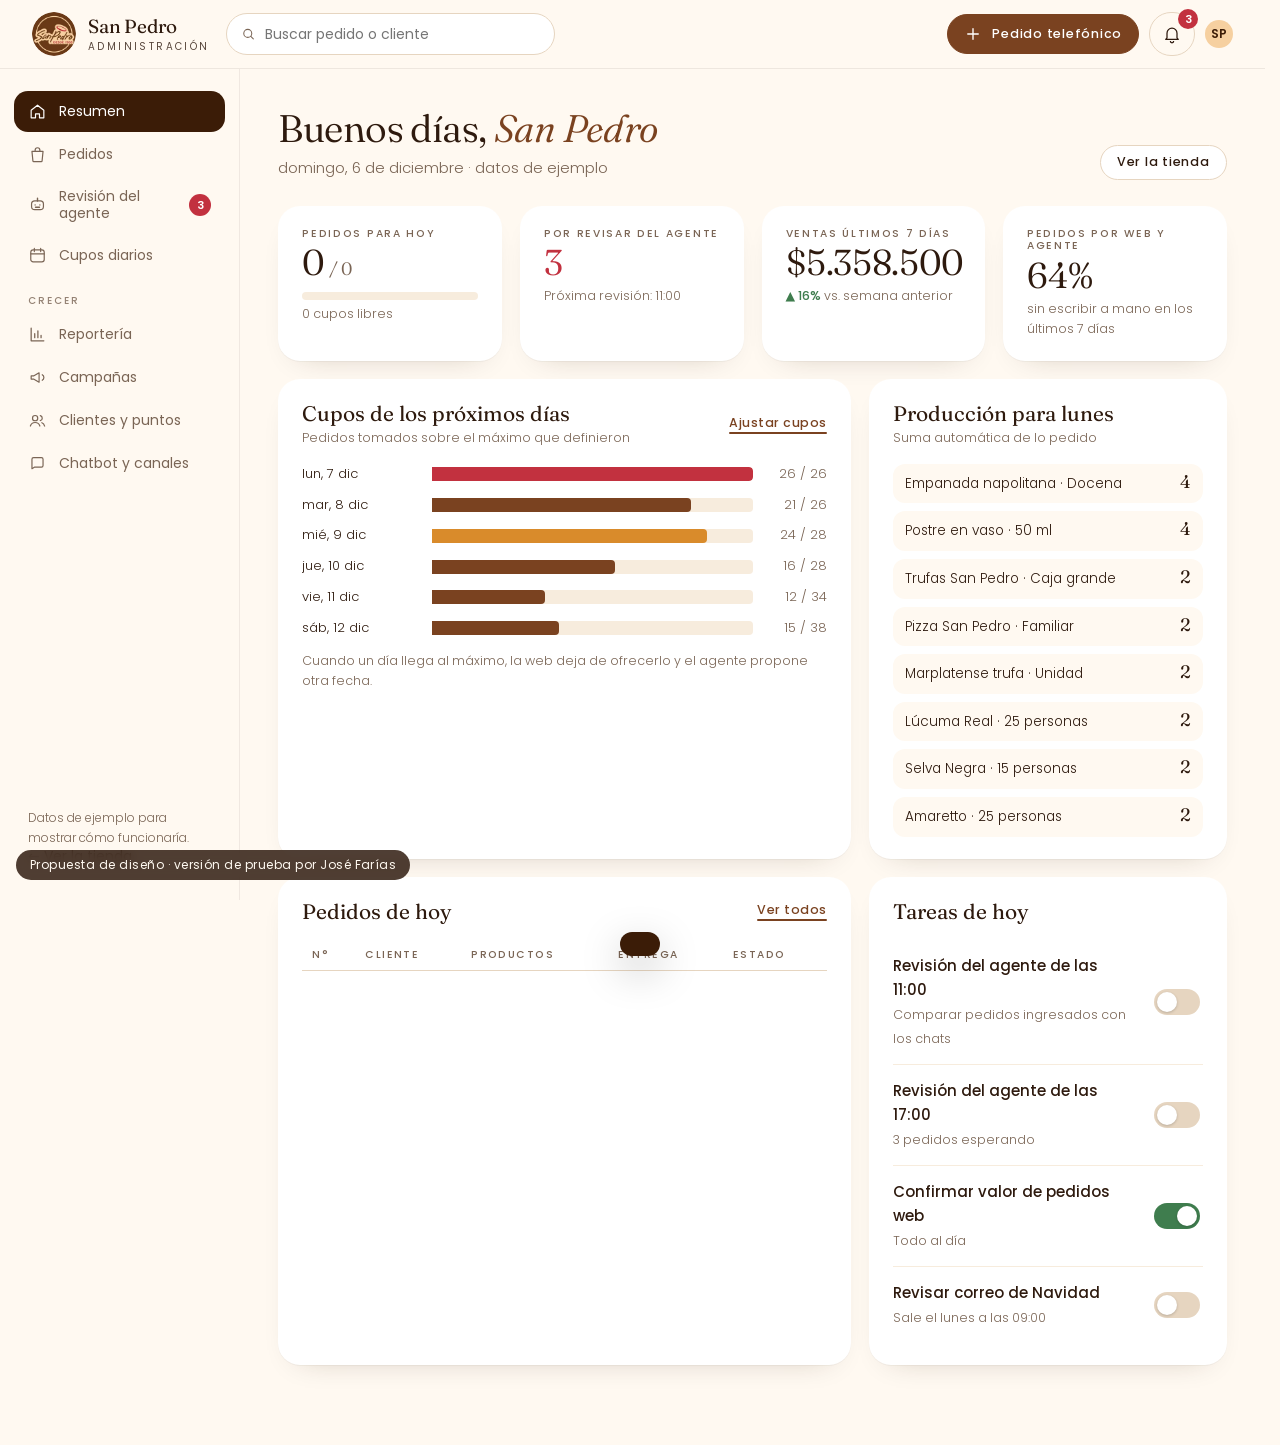
==== admin.html @ 403c7c88 "Propuesta de rediseño web Pastelería San Pedro (demo)" ====
<!doctype html>
<html lang="es-CL">
<head>
<meta charset="utf-8">
<meta name="viewport" content="width=device-width, initial-scale=1, viewport-fit=cover">
<title>Administración · Pastelería San Pedro</title>
<meta name="robots" content="noindex, nofollow">
<meta name="theme-color" content="#3B1C07">
<link rel="icon" href="img/favicon.png">
<link rel="preconnect" href="https://fonts.googleapis.com">
<link rel="preconnect" href="https://fonts.gstatic.com" crossorigin>
<link href="https://fonts.googleapis.com/css2?family=Fraunces:ital,opsz,wght@0,9..144,300..600;1,9..144,300..500&family=Poppins:wght@300;400;500;600&display=swap" rel="stylesheet">
<link rel="stylesheet" href="styles.css?v=3">
<link rel="stylesheet" href="app.css?v=3">
<link rel="stylesheet" href="admin.css?v=3">
</head>
<body class="app admin">
<svg width="0" height="0" style="position:absolute" aria-hidden="true">
  <symbol id="i-home" viewBox="0 0 24 24"><path d="M4 10.5 12 4l8 6.5V20h-5.5v-5h-5v5H4z" fill="none" stroke="currentColor" stroke-width="1.5" stroke-linejoin="round"/></symbol>
  <symbol id="i-bag" viewBox="0 0 24 24"><path d="M5 8h14l-1.2 12.1a1 1 0 0 1-1 .9H7.2a1 1 0 0 1-1-.9L5 8Z M9 8V6.5a3 3 0 0 1 6 0V8" fill="none" stroke="currentColor" stroke-width="1.5" stroke-linejoin="round"/></symbol>
  <symbol id="i-bot" viewBox="0 0 24 24"><rect x="4.5" y="7.5" width="15" height="11" rx="4" fill="none" stroke="currentColor" stroke-width="1.5"/><path d="M12 4v3.5M9 12.5h.01M15 12.5h.01M9.5 15.5h5" stroke="currentColor" stroke-width="1.8" stroke-linecap="round"/></symbol>
  <symbol id="i-cal" viewBox="0 0 24 24"><rect x="3.5" y="5" width="17" height="15" rx="3" fill="none" stroke="currentColor" stroke-width="1.5"/><path d="M3.5 10h17M8 3v4M16 3v4" stroke="currentColor" stroke-width="1.5" stroke-linecap="round"/></symbol>
  <symbol id="i-chart" viewBox="0 0 24 24"><path d="M4 20V4M4 20h16M8.5 16v-5M12.5 16V7.5M16.5 16v-3" fill="none" stroke="currentColor" stroke-width="1.6" stroke-linecap="round"/></symbol>
  <symbol id="i-mega" viewBox="0 0 24 24"><path d="M4 10v4h3l7 4V6L7 10H4Zm14-1.5a4 4 0 0 1 0 7" fill="none" stroke="currentColor" stroke-width="1.5" stroke-linejoin="round" stroke-linecap="round"/></symbol>
  <symbol id="i-users" viewBox="0 0 24 24"><circle cx="9" cy="9" r="3.3" fill="none" stroke="currentColor" stroke-width="1.5"/><path d="M3 19c.9-3 3.2-4.5 6-4.5s5.1 1.5 6 4.5M15.5 5.8a3.3 3.3 0 0 1 0 6.4M17.5 14.8c1.7.6 2.9 2 3.5 4.2" fill="none" stroke="currentColor" stroke-width="1.5" stroke-linecap="round"/></symbol>
  <symbol id="i-chat" viewBox="0 0 24 24"><path d="M5 18.5V6.5a2 2 0 0 1 2-2h10a2 2 0 0 1 2 2v8a2 2 0 0 1-2 2H8.5L5 18.5Z" fill="none" stroke="currentColor" stroke-width="1.5" stroke-linejoin="round"/></symbol>
  <symbol id="i-bell" viewBox="0 0 24 24"><path d="M6 16.5V11a6 6 0 0 1 12 0v5.5l1.5 2h-15zM10 20.5a2 2 0 0 0 4 0" fill="none" stroke="currentColor" stroke-width="1.5" stroke-linejoin="round"/></symbol>
  <symbol id="i-search" viewBox="0 0 24 24"><circle cx="11" cy="11" r="6.5" fill="none" stroke="currentColor" stroke-width="1.7"/><path d="m16 16 4 4" stroke="currentColor" stroke-width="1.7" stroke-linecap="round"/></symbol>
  <symbol id="i-plus" viewBox="0 0 24 24"><path d="M12 5v14M5 12h14" stroke="currentColor" stroke-width="1.8" stroke-linecap="round"/></symbol>
  <symbol id="i-wa" viewBox="0 0 24 24"><path fill="currentColor" d="M12 2a10 10 0 0 0-8.6 15.1L2 22l5-1.3A10 10 0 1 0 12 2Zm0 18.2a8.2 8.2 0 0 1-4.2-1.2l-.3-.2-3 .8.8-2.9-.2-.3A8.2 8.2 0 1 1 12 20.2Zm4.5-6.1c-.2-.1-1.5-.7-1.7-.8s-.4-.1-.6.1-.7.8-.8 1-.3.2-.5.1a6.7 6.7 0 0 1-3.3-2.9c-.3-.4.3-.4.7-1.3.1-.2 0-.3 0-.4l-.8-1.8c-.2-.5-.4-.4-.6-.4h-.5a1 1 0 0 0-.7.3 3 3 0 0 0-.9 2.2 5.2 5.2 0 0 0 1.1 2.8 11.9 11.9 0 0 0 4.6 4c1.7.7 2.3.8 3.2.6a2.7 2.7 0 0 0 1.8-1.2 2.2 2.2 0 0 0 .1-1.2c0-.1-.2-.2-.4-.3Z"/></symbol>
  <symbol id="i-ig" viewBox="0 0 24 24"><rect x="3.5" y="3.5" width="17" height="17" rx="5" fill="none" stroke="currentColor" stroke-width="1.6"/><circle cx="12" cy="12" r="4" fill="none" stroke="currentColor" stroke-width="1.6"/><circle cx="17.2" cy="6.8" r="1.1" fill="currentColor"/></symbol>
  <symbol id="i-fb" viewBox="0 0 24 24"><path fill="currentColor" d="M13.5 21v-7.5H16l.4-3h-2.9V8.6c0-.9.3-1.5 1.5-1.5h1.6V4.4a21 21 0 0 0-2.3-.1c-2.3 0-3.9 1.4-3.9 4v2.2H8v3h2.4V21h3.1Z"/></symbol>
  <symbol id="i-web" viewBox="0 0 24 24"><circle cx="12" cy="12" r="8.5" fill="none" stroke="currentColor" stroke-width="1.5"/><path d="M3.5 12h17M12 3.5c2.4 2.4 3.5 5.2 3.5 8.5s-1.1 6.1-3.5 8.5c-2.4-2.4-3.5-5.2-3.5-8.5S9.6 5.9 12 3.5Z" fill="none" stroke="currentColor" stroke-width="1.5"/></symbol>
  <symbol id="i-phone" viewBox="0 0 24 24"><path d="M6.5 3.5h3l1.5 4-2 1.5a10 10 0 0 0 6 6l1.5-2 4 1.5v3a2 2 0 0 1-2 2A15.5 15.5 0 0 1 4.5 5.5a2 2 0 0 1 2-2Z" fill="none" stroke="currentColor" stroke-width="1.5" stroke-linejoin="round"/></symbol>
  <symbol id="i-check" viewBox="0 0 24 24"><path d="m5 12.5 4.5 4.5L19 7.5" fill="none" stroke="currentColor" stroke-width="2" stroke-linecap="round" stroke-linejoin="round"/></symbol>
</svg>

<header class="app-top">
  <a class="brand" href="index.html"><img class="brand__logo" src="img/logo-128.webp" alt="San Pedro" width="44" height="44"><span class="brand__text"><b>San Pedro</b><small>Administración</small></span></a>
  <label class="app-search"><svg><use href="#i-search"/></svg><input type="search" placeholder="Buscar pedido o cliente" data-search></label>
  <div class="app-top__right">
    <button class="btn btn--solid btn--sm" type="button" data-new-order><svg><use href="#i-plus"/></svg><span class="hide-sm">Pedido telefónico</span></button>
    <div class="bell">
      <button class="icon-btn" type="button" data-bell aria-label="Notificaciones" aria-expanded="false"><svg><use href="#i-bell"/></svg><span class="bag-count" data-bell-count hidden>0</span></button>
      <div class="notif" data-notif hidden>
        <div class="notif__head"><b>Notificaciones</b><button class="link link--sm" type="button" data-notif-read>Marcar como leídas</button></div>
        <div class="notif__list" data-notif-list></div>
      </div>
    </div>
    <span class="avatar" title="Administrador demo">SP</span>
  </div>
</header>

<div class="app-shell">
  <nav class="side" aria-label="Administración">
    <a href="#resumen" data-view-link="resumen"><svg><use href="#i-home"/></svg>Resumen</a>
    <a href="#pedidos" data-view-link="pedidos"><svg><use href="#i-bag"/></svg>Pedidos</a>
    <a href="#agente" data-view-link="agente"><svg><use href="#i-bot"/></svg>Revisión del agente<span class="count" data-agent-count>0</span></a>
    <a href="#capacidad" data-view-link="capacidad"><svg><use href="#i-cal"/></svg>Cupos diarios</a>
    <p class="side__label">Crecer</p>
    <a href="#reportes" data-view-link="reportes"><svg><use href="#i-chart"/></svg>Reportería</a>
    <a href="#campanas" data-view-link="campanas"><svg><use href="#i-mega"/></svg>Campañas</a>
    <a href="#clientes" data-view-link="clientes"><svg><use href="#i-users"/></svg>Clientes y puntos</a>
    <a href="#canales" data-view-link="canales"><svg><use href="#i-chat"/></svg>Chatbot y canales</a>
    <p class="side__foot">Datos de ejemplo para mostrar cómo funcionaría.<br><a href="index.html" style="display:inline;padding:4px 0">← Ver la tienda</a></p>
  </nav>

  <main class="main">
    <section class="view" id="v-resumen"></section>
    <section class="view" id="v-pedidos"></section>
    <section class="view" id="v-agente"></section>
    <section class="view" id="v-capacidad"></section>
    <section class="view" id="v-reportes"></section>
    <section class="view" id="v-campanas"></section>
    <section class="view" id="v-clientes"></section>
    <section class="view" id="v-canales"></section>
  </main>
</div>

<!-- Modal genérico (pedido telefónico, detalle, editar día) -->
<div class="modal" id="modal" role="dialog" aria-modal="true" hidden>
  <div class="modal__box modal__box--wide">
    <button class="modal__x" type="button" data-close-modal aria-label="Cerrar">×</button>
    <div data-modal-body></div>
  </div>
</div>

<div class="tip" id="tip" role="tooltip" hidden></div>
<div class="toast" id="toast" role="status" aria-live="polite"></div>
<p class="demo-tag">Propuesta de diseño · versión de prueba por José Farías</p>
<script src="data.js?v=3"></script>
<script src="admin.js?v=3"></script>
</body>
</html>
---- styles.css ----
/* =========================================================
   Pastelería San Pedro — propuesta de rediseño
   Paleta: café y durazno del logo original (#6A3817 / #F6D0A0), afinados más cálidos
   ========================================================= */
:root{
  --brand:#7A4220;        /* café San Pedro, un poco más cálido que #6A3817 */
  --brand-deep:#3B1C07;   /* chocolate profundo (el del sitio actual) */
  --brand-soft:#E9B47A;   /* caramelo */
  --peach:#F6D0A0;        /* durazno del logo */
  --cherry:#C2313F;       /* rojo de la aureola del logo: promociones */
  --paper:#FFF9F1;        /* crema */
  --sand:#F7ECDD;         /* merengue */
  --stone:#E6D5C0;        /* líneas */
  --ink:#2E1A0E;          /* texto */
  --muted:#7A6555;        /* texto secundario */
  --ok:#3F7D4E;

  --serif:"Fraunces", Georgia, serif;
  --sans:"Poppins", system-ui, -apple-system, "Segoe UI", sans-serif;
  --ease:cubic-bezier(.22,1,.36,1);
  --ease-io:cubic-bezier(.76,0,.24,1);
  --gutter:clamp(16px,4vw,56px);
  --max:1240px;
  --r:22px;
  --panel-w:min(500px,100vw);
}

*,*::before,*::after{box-sizing:border-box}
html{scroll-behavior:smooth;-webkit-text-size-adjust:100%;scrollbar-gutter:stable}
body{margin:0;background:var(--paper);color:var(--ink);font:300 16.5px/1.7 var(--sans);-webkit-font-smoothing:antialiased;overflow-x:hidden}
body.is-locked{overflow:hidden}
img{display:block;max-width:100%}
a{color:inherit}
button{font:inherit;color:inherit;cursor:pointer}
svg{width:1em;height:1em}
em{font-style:italic}
b,strong{font-weight:500}
:focus-visible{outline:2px solid var(--brand-soft);outline-offset:3px}
.skip{position:absolute;left:-999px;top:8px;background:var(--ink);color:#fff;padding:8px 14px;z-index:100}
.skip:focus{left:8px}
[hidden]{display:none!important}

/* ---------- Tipografía ---------- */
.eyebrow{font:500 11.5px/1 var(--sans);letter-spacing:.26em;text-transform:uppercase;color:var(--brand);margin:0 0 18px}
.eyebrow--light{color:rgba(255,255,255,.88)}
.eyebrow--peach{color:var(--peach)}
.title{font:350 clamp(32px,4.2vw,54px)/1.08 var(--serif);font-variation-settings:"opsz" 120,"SOFT" 100;margin:0 0 20px;letter-spacing:-.015em}
.title em{color:var(--brand);font-weight:300}
.title--light{color:#fff}
.title--light em{color:var(--peach)}
.dash{display:block;width:34px;height:2px;border-radius:2px;background:var(--brand-soft);margin:28px auto}
.dash--left{margin-left:0}
.link{position:relative;display:inline-block;background:none;border:0;padding:0 0 4px;text-decoration:none;font:500 13px/1.2 var(--sans);letter-spacing:.04em;color:var(--brand)}
.link::after{content:"";position:absolute;left:0;right:0;bottom:0;height:1.5px;border-radius:2px;background:currentColor;transform-origin:left;transition:transform .6s var(--ease)}
.link:hover::after{transform:scaleX(.35)}
.link--sm{font-size:12.5px;justify-self:start}

/* ---------- Botones ---------- */
.btn{display:inline-flex;align-items:center;justify-content:center;gap:10px;border:1.5px solid currentColor;background:none;padding:14px 26px;border-radius:999px;font:500 13px/1 var(--sans);letter-spacing:.06em;text-decoration:none;transition:background-color .5s var(--ease),color .5s var(--ease),border-color .5s var(--ease),transform .5s var(--ease),box-shadow .5s var(--ease)}
.btn:hover{transform:translateY(-2px)}
.btn svg{width:18px;height:18px}
.btn--solid{background:var(--brand);border-color:var(--brand);color:#fff}
.btn--solid:hover{background:var(--brand-deep);border-color:var(--brand-deep);box-shadow:0 10px 24px rgba(59,28,7,.18)}
.btn--cream{background:var(--peach);border-color:var(--peach);color:var(--brand-deep)}
.btn--cream:hover{background:#fff;border-color:#fff}
.btn--ghost{color:#fff;border-color:rgba(255,255,255,.7)}
.btn--ghost:hover{background:#fff;color:var(--ink);border-color:#fff}
.btn--wa{background:#fff;color:#1F7A4A;border-color:#BFDCCB}
.btn--wa:hover{background:#1F8F55;color:#fff;border-color:#1F8F55}
.btn--google{background:#fff;color:var(--ink);border:1.5px solid var(--stone)}
.btn--google:hover{border-color:var(--ink)}
.btn--block{width:100%}
.btn[disabled]{opacity:.45;pointer-events:none}
.chip-btn{display:inline-flex;align-items:center;gap:8px;padding:10px 18px;border-radius:999px;border:1.5px solid var(--stone);background:#fff;text-decoration:none;font:500 13px/1 var(--sans);transition:all .4s var(--ease)}
.chip-btn:hover{border-color:var(--brand);color:var(--brand);transform:translateY(-2px)}
.chip-btn svg{width:18px;height:18px}

/* ---------- Header ---------- */
.header{position:fixed;inset:0 0 auto;z-index:50;color:#fff;transition:background-color .6s var(--ease),color .6s var(--ease),box-shadow .6s var(--ease)}
.header.is-solid{background:rgba(255,249,241,.9);backdrop-filter:blur(14px) saturate(1.2);-webkit-backdrop-filter:blur(14px) saturate(1.2);color:var(--ink);box-shadow:0 1px 0 rgba(46,26,14,.08)}
.announce{display:flex;justify-content:center;align-items:center;gap:14px;flex-wrap:wrap;padding:8px var(--gutter);background:var(--cherry);color:#fff;font:400 12.5px/1.4 var(--sans);text-align:center}
.announce__link{font-weight:500;text-underline-offset:3px}
.header__bar{display:flex;align-items:center;justify-content:space-between;gap:20px;padding:16px var(--gutter);transition:padding .6s var(--ease)}
.header.is-solid .header__bar{padding-block:10px}
.brand{display:flex;align-items:center;gap:12px;text-decoration:none}
.brand__logo{width:64px;height:64px;border-radius:50%;box-shadow:0 6px 20px rgba(0,0,0,.18);transition:width .6s var(--ease),height .6s var(--ease)}
.header.is-solid .brand__logo{width:48px;height:48px;box-shadow:none}
.brand__text{display:flex;flex-direction:column;line-height:1.1}
.brand__text b{font:400 22px/1 var(--serif);letter-spacing:-.01em}
.brand__text small{font:400 10px/1 var(--sans);letter-spacing:.24em;text-transform:uppercase;opacity:.8;margin-top:6px}
.header__nav{display:flex;gap:30px}
.header__nav a{position:relative;text-decoration:none;font:400 14px/1 var(--sans);padding:6px 0}
.header__nav a::after{content:"";position:absolute;left:0;right:0;bottom:0;height:1.5px;border-radius:2px;background:currentColor;transform:scaleX(0);transition:transform .5s var(--ease)}
.header__nav a:hover::after{transform:scaleX(1)}
.header__actions{display:flex;align-items:center;gap:10px}
.icon-btn{position:relative;display:inline-flex;align-items:center;gap:8px;height:44px;min-width:44px;justify-content:center;padding:0 12px;border-radius:999px;border:1.5px solid rgba(255,255,255,.5);background:none;font:500 13px/1 var(--sans);transition:all .4s var(--ease)}
.icon-btn svg{width:20px;height:20px}
.icon-btn:hover{background:rgba(255,255,255,.14)}
.header.is-solid .icon-btn{border-color:var(--stone)}
.header.is-solid .icon-btn:hover{background:var(--sand)}
.icon-btn--bag{padding:0}
.bag-count{position:absolute;top:-4px;right:-4px;min-width:20px;height:20px;padding:0 5px;border-radius:10px;background:var(--cherry);color:#fff;font:600 11px/20px var(--sans);text-align:center;animation:pop .5s var(--ease)}
@keyframes pop{0%{transform:scale(.4)}70%{transform:scale(1.15)}100%{transform:scale(1)}}
.icon-btn.is-bump{animation:bump .6s var(--ease)}
@keyframes bump{30%{transform:scale(1.12)}}
.avatar{display:inline-grid;place-items:center;width:28px;height:28px;border-radius:50%;background:var(--peach);color:var(--brand-deep);font:600 12px/1 var(--sans)}
.account-menu{position:absolute;right:var(--gutter);top:calc(100% + 8px);width:230px;padding:14px;border-radius:18px;background:#fff;color:var(--ink);box-shadow:0 20px 50px rgba(46,26,14,.18);display:flex;flex-direction:column;animation:drop .4s var(--ease)}
@keyframes drop{from{opacity:0;transform:translateY(-8px)}}
.account-menu__hi{margin:2px 10px 8px;font-size:13px;color:var(--muted)}
.account-menu a,.account-menu button{display:block;text-align:left;padding:10px;border-radius:10px;border:0;background:none;text-decoration:none;font:400 14px/1.2 var(--sans)}
.account-menu a:hover,.account-menu button:hover{background:var(--sand)}
.account-menu button{color:var(--cherry)}

.burger{display:grid;place-items:center;width:44px;height:44px;border-radius:50%;border:1.5px solid rgba(255,255,255,.5);background:none;padding:0;transition:all .4s var(--ease)}
.header.is-solid .burger{border-color:var(--stone)}
.burger__lines{position:relative;width:18px;height:12px}
.burger__lines span{position:absolute;left:0;height:1.5px;width:100%;background:currentColor;border-radius:2px;transition:width .5s var(--ease)}
.burger__lines span:nth-child(1){top:0}
.burger__lines span:nth-child(2){top:5.25px;width:65%}
.burger__lines span:nth-child(3){top:10.5px}
.burger:hover .burger__lines span:nth-child(2){width:100%}

/* ---------- Paneles laterales ---------- */
.veil{position:fixed;inset:0;z-index:55;background:rgba(46,26,14,.28);opacity:0;pointer-events:none;transition:opacity .9s var(--ease-io)}
body.panel-open .veil{opacity:1;pointer-events:auto}
.panel{position:fixed;top:0;right:0;z-index:60;width:var(--panel-w);height:100vh;height:100dvh;overflow-y:auto;overscroll-behavior:contain;scrollbar-width:thin;visibility:hidden}
.panel.is-open{visibility:visible}
.panel__body{min-height:100%;display:flex;flex-direction:column;justify-content:center;padding:96px clamp(24px,4vw,48px) 40px}
.menu{background:var(--brand-deep);color:#fff;border-radius:28px 0 0 28px;transform:translateX(100%);transition:transform 1s var(--ease-io),visibility 0s linear 1s}
.menu.is-open{transform:none;transition:transform 1s var(--ease-io),visibility 0s}
.menu::before{content:"";position:absolute;inset:0;border-radius:inherit;background:radial-gradient(110% 55% at 100% 0%,rgba(246,208,160,.18),transparent 60%);pointer-events:none}
.book{background:var(--paper);color:var(--ink);border-radius:28px 0 0 28px;clip-path:inset(0 0 100% 0 round 28px 0 0 28px);box-shadow:-30px 0 60px rgba(46,26,14,.14);transition:clip-path 1s var(--ease-io),visibility 0s linear 1s}
.book.is-open{clip-path:inset(0 0 0 0 round 28px 0 0 28px);transition:clip-path 1s var(--ease-io),visibility 0s}
.book .panel__body{justify-content:flex-start;padding-top:84px}
.book__title{font:350 clamp(30px,3vw,40px)/1.1 var(--serif);margin:0}
.book__title em{color:var(--brand)}
.panel [data-stagger]{opacity:0;transition:opacity .5s var(--ease),transform .7s var(--ease)}
.menu [data-stagger]{transform:translateX(40px)}
.book [data-stagger]{transform:translateY(-18px)}
.panel.is-open [data-stagger]{opacity:1;transform:none;transition:opacity .8s var(--ease) calc(.35s + var(--i,0) * .06s),transform 1s var(--ease) calc(.35s + var(--i,0) * .06s)}
.panel__close{position:absolute;top:24px;right:var(--gutter);display:flex;align-items:center;gap:12px;background:none;border:0;padding:6px 0;color:inherit;font:500 11px/1 var(--sans);letter-spacing:.22em;text-transform:uppercase;z-index:2;opacity:0;transition:opacity .5s var(--ease)}
.panel.is-open .panel__close{opacity:1;transition-delay:.5s}
.panel__close i{position:relative;width:24px;height:24px}
.panel__close i::before,.panel__close i::after{content:"";position:absolute;left:0;top:11.5px;width:24px;height:1.5px;background:currentColor;transition:transform .6s var(--ease)}
.panel__close i::before{transform:rotate(45deg)}
.panel__close i::after{transform:rotate(-45deg)}
.panel__close:hover i::before{transform:rotate(135deg)}
.panel__close:hover i::after{transform:rotate(45deg)}
.menu__list{list-style:none;margin:0;padding:0}
.menu__list a{display:flex;align-items:baseline;gap:18px;text-decoration:none;font:300 clamp(30px,3.2vw,42px)/1.35 var(--serif);transition:color .4s var(--ease),padding-left .6s var(--ease)}
.menu__list a:hover{color:var(--peach);padding-left:10px}
.menu__num{font:400 11px/1 var(--sans);letter-spacing:.2em;opacity:.55}
.menu__foot{margin-top:48px;padding-top:26px;border-top:1px solid rgba(255,255,255,.15)}
.menu__contact{display:flex;flex-direction:column;gap:6px;margin:0;font-size:14.5px}
.menu__contact a{text-decoration:none;opacity:.88}

/* ---------- Hero ---------- */
.hero{position:relative;min-height:100svh;display:flex;flex-direction:column;justify-content:center;align-items:center;text-align:center;color:#fff;overflow:hidden;padding:160px var(--gutter) 120px;background:#3B1C07}
.hero__media{position:absolute;inset:0}
.hero__media img{width:100%;height:100%;object-fit:cover;animation:kenburns 22s var(--ease) both}
.hero__media::after{content:"";position:absolute;inset:0;background:linear-gradient(180deg,rgba(40,18,4,.6) 0%,rgba(40,18,4,.42) 45%,rgba(40,18,4,.66) 100%)}
@keyframes kenburns{from{transform:scale(1.12)}to{transform:scale(1)}}
.hero__content{position:relative;max-width:900px;transition:transform 1.1s var(--ease-io)}
.hero__title{font:300 clamp(46px,8vw,108px)/.98 var(--serif);font-variation-settings:"opsz" 144,"SOFT" 100;margin:0;letter-spacing:-.025em;text-shadow:0 2px 30px rgba(0,0,0,.25)}
.hero__title em{color:var(--peach)}
.hero__lead{font-size:clamp(16px,1.5vw,19px);margin:24px auto 0;opacity:.94;white-space:nowrap}
.hero__cta{display:flex;flex-wrap:wrap;justify-content:center;gap:12px;margin-top:34px}
.hero__content > *{animation:rise 1.2s var(--ease) both}
.hero__content > :nth-child(2){animation-delay:.12s}.hero__content > :nth-child(3){animation-delay:.24s}.hero__content > :nth-child(4){animation-delay:.36s}
@keyframes rise{from{opacity:0;transform:translateY(24px)}}
/* borde de blonda (como el papel bajo las tortas) */
.scallop{position:absolute;left:0;right:0;bottom:-1px;height:22px;background:radial-gradient(circle at 16px 0,transparent 15px,var(--paper) 16px) 0 0/32px 22px repeat-x}

/* ---------- Subnav ---------- */
.subnav{position:sticky;top:var(--subnav-top,0px);z-index:30;display:flex;justify-content:center;gap:clamp(18px,3.5vw,42px);padding:16px var(--gutter);background:var(--paper);border-bottom:1px solid rgba(46,26,14,.07);overflow-x:auto;scrollbar-width:none;transition:top .6s var(--ease)}
.subnav::-webkit-scrollbar{display:none}
.subnav a{flex:none;text-decoration:none;font:400 13px/1 var(--sans);letter-spacing:.06em;color:var(--muted);position:relative;padding:6px 0;transition:color .4s var(--ease)}
.subnav a::after{content:"";position:absolute;left:0;right:0;bottom:0;height:2px;border-radius:2px;background:var(--brand-soft);transform:scaleX(0);transition:transform .6s var(--ease)}
.subnav a:hover,.subnav a.is-current{color:var(--ink)}
.subnav a.is-current::after{transform:scaleX(1)}

/* ---------- Secciones ---------- */
section{scroll-margin-top:120px}
.section-head{max-width:720px;margin:0 auto 48px;padding:0 var(--gutter);text-align:center}
.section-head__text{color:var(--muted);margin:0}

/* Destacados de la semana */
.week{padding:clamp(80px,10vw,130px) 0 clamp(60px,8vw,100px)}
.week__grid{max-width:var(--max);margin:0 auto;padding:0 var(--gutter);display:grid;grid-template-columns:minmax(300px,380px) 1fr;gap:24px;align-items:stretch}
.promo{position:relative;overflow:hidden;border-radius:var(--r);background:var(--cherry);color:#fff;padding:36px 32px;display:flex;flex-direction:column;align-items:flex-start;gap:6px}
.promo::after{content:"";position:absolute;right:-80px;top:-80px;width:240px;height:240px;border-radius:50%;border:30px solid rgba(255,255,255,.08)}
.promo__badge{margin:0 0 18px;padding:8px 14px;border-radius:999px;background:#fff;color:var(--cherry);font:600 13px/1 var(--sans)}
.promo .eyebrow{margin-bottom:8px}
.promo__title{font:350 34px/1.08 var(--serif);margin:0 0 10px}
.promo__title em{color:var(--peach)}
.promo__text{margin:0 0 18px;font-size:15px;opacity:.95}
.countdown{display:flex;gap:10px;margin:0 0 24px}
.countdown div{min-width:64px;padding:10px 8px;border-radius:14px;background:rgba(255,255,255,.14);text-align:center}
.countdown b{display:block;font:400 28px/1 var(--serif)}
.countdown span{font-size:10.5px;letter-spacing:.14em;text-transform:uppercase;opacity:.85}
.promo .btn{margin-top:auto}
.week__rail{display:grid;grid-auto-flow:column;grid-auto-columns:minmax(220px,1fr);gap:18px;overflow-x:auto;scroll-snap-type:x mandatory;scrollbar-width:none;padding-bottom:4px}
.week__rail::-webkit-scrollbar{display:none}
.week__rail .card{scroll-snap-align:start}

/* Tarjeta de producto */
.card{position:relative;display:flex;flex-direction:column;border-radius:var(--r);background:#fff;overflow:hidden;box-shadow:0 1px 0 rgba(46,26,14,.05),0 10px 30px -18px rgba(46,26,14,.25);transition:transform .7s var(--ease),box-shadow .7s var(--ease)}
.card:hover{transform:translateY(-6px);box-shadow:0 1px 0 rgba(46,26,14,.05),0 24px 44px -20px rgba(46,26,14,.35)}
.card__img{position:relative;aspect-ratio:1/1;overflow:hidden;background:var(--sand)}
.card__img img{width:100%;height:100%;object-fit:cover;transition:transform 1.4s var(--ease)}
.card:hover .card__img img{transform:scale(1.06)}
.card__tags{position:absolute;left:12px;top:12px;display:flex;gap:6px;flex-wrap:wrap}
.tag{padding:6px 11px;border-radius:999px;background:rgba(255,255,255,.92);color:var(--brand-deep);font:500 11px/1 var(--sans);letter-spacing:.04em}
.tag--promo{background:var(--cherry);color:#fff}
.card__body{display:flex;flex-direction:column;gap:10px;padding:18px 18px 20px;flex:1}
.card__cat{margin:0;font:500 10.5px/1 var(--sans);letter-spacing:.2em;text-transform:uppercase;color:var(--muted)}
.card__name{margin:0;font:400 23px/1.15 var(--serif);letter-spacing:-.01em}
.card__desc{margin:0;font-size:13.5px;line-height:1.55;color:var(--muted)}
.card__row{display:flex;flex-direction:column;gap:8px;margin-top:auto;padding-top:6px}
.card__row .add{justify-content:center;height:40px}
.card__row select{flex:1;min-width:0;appearance:none;-webkit-appearance:none;border:1.5px solid var(--stone);border-radius:999px;background:#fff url("data:image/svg+xml,%3Csvg xmlns='http://www.w3.org/2000/svg' width='10' height='6'%3E%3Cpath d='M1 1l4 4 4-4' fill='none' stroke='%237A6555' stroke-width='1.4'/%3E%3C/svg%3E") no-repeat right 14px center;padding:10px 30px 10px 14px;font:400 13px/1 var(--sans);color:var(--ink)}
.add{flex:none;display:inline-flex;align-items:center;gap:6px;border:0;border-radius:999px;background:var(--brand);color:#fff;padding:0 16px;font:500 13px/1 var(--sans);transition:background-color .4s var(--ease),transform .4s var(--ease)}
.add:hover{background:var(--brand-deep)}
.add.is-added{background:var(--ok)}
.add svg{width:16px;height:16px}

/* Catálogo */
.catalog{padding:clamp(70px,9vw,120px) 0;background:var(--sand);border-radius:40px 40px 0 0}
.filters{display:flex;flex-wrap:wrap;justify-content:center;gap:8px;margin:-16px auto 40px;padding:0 var(--gutter)}
.filter{border:1.5px solid var(--stone);background:var(--paper);padding:10px 18px;border-radius:999px;font:400 13px/1 var(--sans);color:var(--muted);transition:all .5s var(--ease)}
.filter:hover{border-color:var(--brand);color:var(--ink)}
.filter.is-active{background:var(--brand-deep);border-color:var(--brand-deep);color:#fff}
.filter--promo.is-active{background:var(--cherry);border-color:var(--cherry)}
.products{max-width:var(--max);margin:0 auto;padding:0 var(--gutter);display:grid;grid-template-columns:repeat(auto-fill,minmax(250px,1fr));gap:22px}
.products .card.is-entering{opacity:0;transform:translateY(18px)}
.catalog__more{text-align:center;margin:48px 0 0;padding:0 var(--gutter);color:var(--muted)}

/* Cómo pedir */
.how{padding:clamp(80px,10vw,130px) 0}
.steps{list-style:none;max-width:var(--max);margin:0 auto;padding:0 var(--gutter);display:grid;grid-template-columns:repeat(3,1fr);gap:22px;counter-reset:s}
.step{padding:34px 30px;border-radius:var(--r);background:#fff;border:1.5px solid var(--sand)}
.step__n{display:grid;place-items:center;width:48px;height:48px;border-radius:50%;background:var(--peach);color:var(--brand-deep);font:400 22px/1 var(--serif);margin-bottom:20px}
.step h3{font:400 26px/1.1 var(--serif);margin:0 0 8px}
.step p{margin:0;color:var(--muted);font-size:15px}
.channels{max-width:var(--max);margin:36px auto 0;padding:0 var(--gutter);display:flex;flex-wrap:wrap;align-items:center;justify-content:center;gap:18px;text-align:center}
.channels p{margin:0;color:var(--muted);font-size:14.5px}
.channels__btns{display:flex;flex-wrap:wrap;gap:8px;justify-content:center}

/* Cifras */
.stats{max-width:var(--max);margin:0 auto;padding:0 var(--gutter) clamp(80px,10vw,130px);display:grid;grid-template-columns:repeat(4,1fr);gap:22px;text-align:center}
.stat{padding:12px;border-left:1.5px dashed var(--stone)}
.stat:first-child{border-left:0}
.stat__n{display:block;font:300 clamp(42px,5vw,62px)/1 var(--serif);color:var(--brand)}
.stat__n small{font-size:.4em;margin-left:4px}
.stat__l{display:block;margin-top:12px;font-size:11.5px;letter-spacing:.18em;text-transform:uppercase;color:var(--muted)}

/* Club */
.club{padding:0 var(--gutter)}
.club__inner{max-width:var(--max);margin:0 auto;border-radius:36px;background:var(--brand-deep);color:rgba(255,255,255,.88);padding:clamp(44px,6vw,80px);display:grid;grid-template-columns:1.2fr 1fr;gap:clamp(32px,5vw,72px);align-items:center;position:relative;overflow:hidden}
.club__inner::before{content:"";position:absolute;left:-120px;bottom:-160px;width:420px;height:420px;border-radius:50%;background:radial-gradient(circle,rgba(246,208,160,.16),transparent 70%)}
.club__text p{margin:0 0 18px}
.perks{list-style:none;margin:0 0 28px;padding:0;display:grid;gap:10px}
.perks li{position:relative;padding-left:30px;font-size:15px}
.perks li::before{content:"";position:absolute;left:0;top:.45em;width:16px;height:16px;border-radius:50%;background:var(--peach) url("data:image/svg+xml,%3Csvg xmlns='http://www.w3.org/2000/svg' viewBox='0 0 24 24'%3E%3Cpath d='m6 12.5 4 4 8-8.5' fill='none' stroke='%233B1C07' stroke-width='3' stroke-linecap='round'/%3E%3C/svg%3E") center/11px no-repeat}
.perks b{color:#fff}
.club__card{position:relative;text-align:center}
.loyalty{margin:0 auto;max-width:360px;border-radius:24px;padding:30px;background:linear-gradient(140deg,var(--peach),#F9DFBF 55%,var(--brand-soft));color:var(--brand-deep);box-shadow:0 30px 60px -20px rgba(0,0,0,.5);transform:rotate(-4deg);transition:transform 1s var(--ease)}
.club__card:hover .loyalty{transform:rotate(0) translateY(-6px)}
.loyalty img{margin:0 auto 10px;border-radius:50%}
.loyalty__name{margin:0;font:500 11px/1 var(--sans);letter-spacing:.24em;text-transform:uppercase}
.loyalty__pts{margin:14px 0 12px;font:300 20px/1 var(--serif)}
.loyalty__pts b{font-size:58px;font-weight:350}
.loyalty__bar{height:8px;border-radius:8px;background:rgba(59,28,7,.15);overflow:hidden}
.loyalty__bar span{display:block;height:100%;border-radius:inherit;background:var(--brand-deep)}
.loyalty__next{margin:12px 0 0;font-size:13px}
.club__note{margin:26px 0 0;font-size:12.5px;opacity:.7}

/* Historia */
.story{max-width:var(--max);margin:0 auto;padding:clamp(90px,11vw,150px) var(--gutter) clamp(70px,9vw,110px);display:grid;grid-template-columns:1fr 1fr;gap:clamp(32px,6vw,90px);align-items:center}
.story__img{margin:0}
.story__img img{width:100%;aspect-ratio:4/3.4;object-fit:cover;border-radius:180px 180px var(--r) var(--r);filter:sepia(.12)}
.story__img figcaption{margin-top:12px;font-size:12.5px;color:var(--muted);text-align:center}
.story__text p{color:var(--muted)}
.story__sign{font:italic 300 22px/1.35 var(--serif);color:var(--ink)!important}

.quote{background:var(--sand);text-align:center;padding:clamp(70px,9vw,120px) var(--gutter);border-radius:40px;margin:0 var(--gutter)}
.quote p{font:300 clamp(26px,3.4vw,44px)/1.25 var(--serif);max-width:900px;margin:0 auto}
.quote em{color:var(--brand)}

/* Contacto */
.contact{max-width:var(--max);margin:0 auto;padding:clamp(90px,11vw,140px) var(--gutter);display:grid;grid-template-columns:1fr 1.2fr;gap:clamp(32px,6vw,90px);align-items:center}
.contact__list{margin:24px 0 0;display:grid;gap:14px}
.contact__list div{display:grid;grid-template-columns:110px 1fr;gap:16px;border-bottom:1px solid var(--stone);padding-bottom:12px}
.contact__list dt{font:500 10.5px/2.2 var(--sans);letter-spacing:.2em;text-transform:uppercase;color:var(--muted)}
.contact__list dd{margin:0}
.contact__list a{text-decoration:none}
.contact__list a:hover{color:var(--brand)}
.contact__map{aspect-ratio:4/3;position:relative;overflow:hidden;border-radius:var(--r);background:var(--sand)}
.map-facade{position:absolute;inset:0;border:0;padding:0;display:grid;place-items:center;background:none}
.map-facade img{position:absolute;inset:0;width:100%;height:100%;object-fit:cover;filter:brightness(.82);transition:transform 1.4s var(--ease)}
.map-facade:hover img{transform:scale(1.04)}
.map-facade .btn{position:relative}
.contact__map iframe{position:absolute;inset:0;width:100%;height:100%;border:0}

/* Footer */
.footer{background:var(--brand-deep);color:rgba(255,255,255,.82);padding:72px var(--gutter) 40px;display:grid;grid-template-columns:1.4fr 1fr 1fr 1fr;gap:36px;border-radius:40px 40px 0 0}
.footer__logo{border-radius:50%;margin-bottom:16px}
.footer__brand p{max-width:280px;margin:0;font-size:14.5px}
.footer__nav,.footer__social{display:flex;flex-direction:column;align-items:flex-start;gap:10px;font-size:14.5px}
.footer b{color:#fff;font:400 18px/1.2 var(--serif);margin-bottom:4px}
.footer a,.footer button{text-decoration:none;background:none;border:0;padding:0;color:inherit;font:inherit;transition:color .3s}
.footer a:hover,.footer button:hover{color:var(--peach)}
.footer__legal{grid-column:1/-1;border-top:1px solid rgba(255,255,255,.14);padding-top:24px;margin:16px 0 0;font-size:12.5px;opacity:.7}

/* WhatsApp flotante */
.wa{position:fixed;right:20px;bottom:20px;z-index:45;width:56px;height:56px;border-radius:50%;background:#1F8F55;color:#fff;display:grid;place-items:center;box-shadow:0 10px 30px rgba(0,0,0,.18);transition:transform .5s var(--ease)}
.wa:hover{transform:translateY(-3px)}
.wa svg{width:28px;height:28px}

/* ---------- Panel del pedido ---------- */
.cart{margin:24px 0 8px;display:grid;gap:12px}
.cart__empty{padding:22px;border-radius:18px;background:var(--sand);text-align:center;color:var(--muted);font-size:14.5px}
.cart__empty a{color:var(--brand);font-weight:500}
.line{display:grid;grid-template-columns:64px 1fr auto;gap:14px;align-items:center;padding:10px;border-radius:18px;background:#fff;border:1px solid var(--sand)}
.line img{width:64px;height:64px;border-radius:14px;object-fit:cover}
.line__name{margin:0;font:400 18px/1.15 var(--serif)}
.line__meta{margin:2px 0 0;font-size:12.5px;color:var(--muted)}
.line__meta .tag{padding:3px 8px;font-size:10.5px}
.qty{display:flex;align-items:center;border:1.5px solid var(--stone);border-radius:999px}
.qty button{width:30px;height:32px;border:0;background:none;color:var(--brand);font:400 18px/1 var(--sans)}
.qty span{min-width:18px;text-align:center;font-size:14px}
.bform{margin-top:18px;display:grid;gap:18px}
.bform__row{display:grid;grid-template-columns:1fr 1fr;gap:16px}
.field{display:flex;flex-direction:column;gap:6px;border:0;margin:0;padding:0;min-width:0}
.field > span,.field legend{font:500 10.5px/1 var(--sans);letter-spacing:.2em;text-transform:uppercase;color:var(--muted);padding:0;margin-bottom:6px}
.field small{text-transform:none;letter-spacing:0}
.field input,.field select,.field textarea{appearance:none;-webkit-appearance:none;border:1.5px solid var(--stone);background:#fff;padding:12px 14px;border-radius:14px;font:400 15px/1.3 var(--sans);color:var(--ink);outline:none;transition:border-color .4s var(--ease),box-shadow .4s var(--ease);width:100%}
.field input:focus,.field select:focus,.field textarea:focus{border-color:var(--brand-soft);box-shadow:0 0 0 4px rgba(233,180,122,.22)}
.field.is-invalid input{border-color:var(--cherry)}
.days{display:grid;grid-auto-flow:column;grid-auto-columns:64px;gap:8px;overflow-x:auto;padding:2px 2px 8px;scrollbar-width:thin}
.day{display:flex;flex-direction:column;align-items:center;gap:2px;padding:10px 4px 9px;border-radius:16px;border:1.5px solid var(--stone);background:#fff;font:400 12px/1.2 var(--sans);transition:all .4s var(--ease);position:relative}
.day b{font:400 22px/1 var(--serif)}
.day small{font-size:10px;color:var(--muted)}
.day::after{content:"";width:6px;height:6px;border-radius:50%;margin-top:3px;background:var(--ok)}
.day.is-pocos::after{background:#D98B2B}
.day.is-off{opacity:.45;cursor:not-allowed;text-decoration:line-through}
.day.is-off::after{background:var(--muted)}
.day:not(.is-off):hover{border-color:var(--brand-soft)}
.day.is-selected{background:var(--brand-deep);border-color:var(--brand-deep);color:#fff}
.day.is-selected small{color:rgba(255,255,255,.75)}
.days__legend{display:flex;flex-wrap:wrap;gap:12px;margin:2px 0 0;font-size:11.5px;color:var(--muted)}
.days__legend i{display:inline-block;width:7px;height:7px;border-radius:50%;margin-right:5px;vertical-align:1px}
.d-ok{background:var(--ok)}.d-pocos{background:#D98B2B}.d-off{background:var(--muted)}
.seg{display:grid;grid-template-columns:1fr 1fr;gap:6px;padding:5px;border-radius:999px;background:var(--sand)}
.seg input{position:absolute;opacity:0}
.seg span{display:block;text-align:center;padding:11px 8px;border-radius:999px;font:400 13px/1.2 var(--sans);transition:all .4s var(--ease);cursor:pointer}
.seg input:checked + span{background:#fff;box-shadow:0 2px 10px rgba(46,26,14,.1);font-weight:500}
.seg input:focus-visible + span{outline:2px solid var(--brand-soft)}
.bform__summary{margin:0;padding:14px 18px;border-radius:16px;background:var(--sand);font:400 italic 18px/1.35 var(--serif)}
.bform__summary.is-error{background:#F9DEDF;color:var(--cherry)}
.bform__note{margin:0;font-size:12.5px;color:var(--muted);text-align:center}
.done{text-align:center;display:flex;flex-direction:column;align-items:center;gap:16px;padding-top:30px}
.done__icon{display:grid;place-items:center;width:76px;height:76px;border-radius:50%;background:var(--ok);color:#fff;animation:pop .7s var(--ease)}
.done__icon svg{width:38px;height:38px}
.done p{margin:0;color:var(--muted)}

/* ---------- Modal de cuenta ---------- */
.modal{position:fixed;inset:0;z-index:70;display:grid;place-items:center;padding:16px;background:rgba(46,26,14,.42);backdrop-filter:blur(4px);animation:fade .5s var(--ease)}
@keyframes fade{from{opacity:0}}
.modal__box{position:relative;width:min(460px,100%);max-height:calc(100dvh - 32px);overflow-y:auto;border-radius:28px;background:var(--paper);padding:36px clamp(22px,4vw,40px) 26px;box-shadow:0 40px 80px rgba(0,0,0,.25);animation:rise .7s var(--ease);display:grid;gap:16px}
.modal__x{position:absolute;top:14px;right:16px;width:38px;height:38px;border-radius:50%;border:0;background:var(--sand);font:300 24px/1 var(--sans)}
.modal__logo{margin:0 auto;border-radius:50%}
.modal__title{margin:0;text-align:center;font:350 30px/1.1 var(--serif)}
.modal__title em{color:var(--brand)}
.tabs{display:grid;grid-template-columns:1fr 1fr;padding:5px;border-radius:999px;background:var(--sand)}
.tabs button{border:0;background:none;padding:10px;border-radius:999px;font:400 14px/1 var(--sans);transition:all .4s var(--ease)}
.tabs button[aria-selected=true]{background:#fff;font-weight:500;box-shadow:0 2px 10px rgba(46,26,14,.1)}
.or{display:flex;align-items:center;gap:12px;margin:0;font-size:12px;color:var(--muted)}
.or::before,.or::after{content:"";flex:1;height:1px;background:var(--stone)}
.auth-form{display:grid;gap:14px}
.check{display:grid;grid-template-columns:20px 1fr;gap:10px;align-items:start;font-size:13px;color:var(--muted);cursor:pointer}
.check input{width:18px;height:18px;margin:2px 0 0;accent-color:var(--brand)}
.form-error{margin:0;min-height:0;color:var(--cherry);font-size:13px}
.form-error:empty{display:none}
.demo-access{display:flex;flex-wrap:wrap;align-items:center;justify-content:center;gap:8px;padding-top:14px;border-top:1px dashed var(--stone)}
.demo-access p{margin:0 4px 0 0;font-size:12px;color:var(--muted)}
.demo-access .chip-btn{padding:8px 14px;font-size:12px}

/* Toast */
.toast{position:fixed;left:50%;bottom:28px;z-index:90;transform:translate(-50%,calc(100% + 60px));padding:12px 20px;border-radius:999px;background:var(--brand-deep);color:#fff;font:400 14px/1.3 var(--sans);box-shadow:0 14px 40px rgba(0,0,0,.25);transition:transform .7s var(--ease);max-width:calc(100vw - 32px);text-align:center}
.toast.is-on{transform:translate(-50%,0)}

/* ---------- Animaciones al hacer scroll ---------- */
.reveal{opacity:0;transform:translateY(24px);transition:opacity 1.1s var(--ease) var(--d,0s),transform 1.1s var(--ease) var(--d,0s)}
.reveal.is-in{opacity:1;transform:none}

/* ---------- Responsive ---------- */
@media (max-width:1100px){.header__nav{display:none}}
@media (max-width:1000px){
  .week__grid,.club__inner,.story,.contact{grid-template-columns:1fr}
  .steps{grid-template-columns:1fr}
  .stats{grid-template-columns:repeat(2,1fr);row-gap:36px}
  .stat:nth-child(3){border-left:0}
  .footer{grid-template-columns:1fr 1fr}
}
@media (max-width:720px){
  body{font-size:15.5px}
  .hero__lead{white-space:normal;max-width:380px}
  .brand__text{display:none}
  .brand__logo{width:52px;height:52px}
  .header.is-solid .brand__logo{width:42px;height:42px}
  .icon-btn__label{display:none}
  .icon-btn{padding:0}
  .announce{font-size:11.5px;gap:6px}
  .bform__row{grid-template-columns:1fr}
  .products{grid-template-columns:repeat(2,minmax(0,1fr));gap:12px}
  .card__body{padding:14px}
  .card__name{font-size:19px}
  .card__desc{display:none}
  .card__row{flex-direction:column}
  .add{justify-content:center;height:40px}
  .footer{grid-template-columns:1fr}
  .contact__list div{grid-template-columns:1fr;gap:2px}
  .quote{margin:0}
  .menu,.book{border-radius:0}
  .book,.book.is-open{clip-path:inset(0 0 100% 0)}
  .book.is-open{clip-path:inset(0 0 0 0)}
}
@media (prefers-reduced-motion:reduce){
  *,*::before,*::after{animation-duration:.01ms!important;transition-duration:.01ms!important;transition-delay:0s!important}
  html{scroll-behavior:auto}
}

/* Aviso de versión de prueba */
.demo-tag{position:fixed;left:16px;bottom:20px;z-index:45;margin:0;padding:8px 14px;border-radius:999px;background:rgba(46,26,14,.84);color:#FFF9F1;font:400 12px/1.2 var(--sans);letter-spacing:.04em;backdrop-filter:blur(6px);pointer-events:none}
@media (max-width:560px){.demo-tag{font-size:10.5px;padding:7px 11px;max-width:calc(100vw - 110px)}}
@media (max-width:560px){.announce__link{display:none}.announce{padding-block:6px;font-size:11px}}
---- app.css ----
/* Pastelería San Pedro — áreas privadas (Mi cuenta y Administración). Usa los tokens de styles.css */
body.app{background:var(--paper);font-size:15px;line-height:1.6}
.app-top{position:sticky;top:0;z-index:40;display:flex;align-items:center;gap:16px;padding:12px clamp(16px,3vw,32px);background:rgba(255,249,241,.92);backdrop-filter:blur(12px);border-bottom:1px solid rgba(46,26,14,.08)}
.app-top .brand__logo{width:44px;height:44px;box-shadow:none}
.app-top .brand__text b{font-size:19px}
.app-top__title{font:500 11px/1 var(--sans);letter-spacing:.2em;text-transform:uppercase;color:var(--muted);padding-left:16px;border-left:1px solid var(--stone)}
.app-top__right{margin-left:auto;display:flex;align-items:center;gap:10px}
.app-top .icon-btn{border-color:var(--stone);color:var(--ink)}
.app-top .icon-btn:hover{background:var(--sand)}
.app-search{display:flex;align-items:center;gap:8px;height:42px;padding:0 14px;border-radius:999px;border:1.5px solid var(--stone);background:#fff;min-width:240px}
.app-search input{border:0;outline:0;background:none;font:400 14px/1 var(--sans);width:100%}
.app-search svg{width:16px;height:16px;color:var(--muted)}

.app-shell{display:grid;grid-template-columns:240px 1fr;min-height:calc(100vh - 69px)}
.side{position:sticky;top:69px;align-self:start;height:calc(100vh - 69px);overflow-y:auto;padding:22px 14px;border-right:1px solid rgba(46,26,14,.07);display:flex;flex-direction:column;gap:2px}
.side a{display:flex;align-items:center;gap:12px;padding:11px 14px;border-radius:14px;text-decoration:none;font:400 14px/1.2 var(--sans);color:var(--muted);transition:background-color .4s var(--ease),color .4s var(--ease)}
.side a svg{width:19px;height:19px;flex:none}
.side a:hover{background:var(--sand);color:var(--ink)}
.side a.is-current{background:var(--brand-deep);color:#fff}
.side a .count{margin-left:auto;min-width:22px;height:22px;padding:0 6px;border-radius:11px;background:var(--cherry);color:#fff;font:600 11px/22px var(--sans);text-align:center}
.side__label{margin:18px 14px 6px;font:500 10px/1 var(--sans);letter-spacing:.2em;text-transform:uppercase;color:var(--muted);opacity:.8}
.side__foot{margin-top:auto;padding:16px 14px 0;font-size:12px;color:var(--muted)}
.side__badge{display:inline-block;padding:3px 8px;border-radius:999px;background:var(--peach);color:var(--brand-deep);font:500 10px/1.4 var(--sans);letter-spacing:.06em;margin-left:auto}

.main{padding:clamp(20px,3vw,40px) clamp(16px,3vw,44px) 80px;min-width:0}
.view{display:none;animation:rise .7s var(--ease)}
.view.is-on{display:block}
.view__head{display:flex;flex-wrap:wrap;align-items:flex-end;justify-content:space-between;gap:16px;margin-bottom:26px}
.view__head h1{font:350 clamp(28px,3vw,40px)/1.1 var(--serif);margin:0;letter-spacing:-.015em}
.view__head h1 em{color:var(--brand)}
.view__head p{margin:6px 0 0;color:var(--muted)}
.view__actions{display:flex;flex-wrap:wrap;gap:8px}
.btn--sm{padding:10px 16px;font-size:12.5px}
.btn--line{border-color:var(--stone);color:var(--ink);background:#fff}
.btn--line:hover{border-color:var(--brand);color:var(--brand)}
.btn--danger{border-color:#EBC3C6;color:var(--cherry);background:#fff}
.btn--danger:hover{background:var(--cherry);color:#fff;border-color:var(--cherry)}
.btn--ok{background:var(--ok);border-color:var(--ok);color:#fff}
.btn--ok:hover{background:#2F6340;border-color:#2F6340}

.grid{display:grid;gap:18px}
.g-2{grid-template-columns:repeat(2,minmax(0,1fr))}
.g-3{grid-template-columns:repeat(3,minmax(0,1fr))}
.g-4{grid-template-columns:repeat(4,minmax(0,1fr))}
.g-main{grid-template-columns:minmax(0,1.6fr) minmax(0,1fr)}
.box{background:#fff;border-radius:var(--r);padding:22px 24px;box-shadow:0 1px 0 rgba(46,26,14,.04),0 12px 30px -22px rgba(46,26,14,.3);min-width:0}
.box--sand{background:var(--sand);box-shadow:none}
.box--dark{background:var(--brand-deep);color:rgba(255,255,255,.88)}
.box__head{display:flex;align-items:center;justify-content:space-between;gap:12px;margin-bottom:16px}
.box__head h2,.box h2{font:400 21px/1.2 var(--serif);margin:0}
.box__head p{margin:2px 0 0;font-size:12.5px;color:var(--muted)}
.box__head a,.box__head button.link{font-size:12.5px}

.kpi{display:flex;flex-direction:column;gap:4px}
.kpi__l{font:500 10.5px/1.2 var(--sans);letter-spacing:.16em;text-transform:uppercase;color:var(--muted)}
.kpi__n{font:350 36px/1.05 var(--serif);letter-spacing:-.01em}
.kpi__s{font-size:12.5px;color:var(--muted)}
.up{color:var(--ok);font-weight:500}.down{color:var(--cherry);font-weight:500}
.meter{height:8px;border-radius:8px;background:var(--sand);overflow:hidden;margin-top:6px}
.meter span{display:block;height:100%;border-radius:inherit;background:var(--brand);transition:width 1s var(--ease)}
.meter.is-warn span{background:#D98B2B}.meter.is-full span{background:var(--cherry)}

/* Estados */
.st{display:inline-flex;align-items:center;gap:6px;padding:4px 10px;border-radius:999px;font:500 11.5px/1.4 var(--sans);white-space:nowrap}
.st::before{content:"";width:6px;height:6px;border-radius:50%;background:currentColor}
.st--recibido{background:#F3E6D3;color:#8A5A1E}
.st--revisar{background:#FBE3E5;color:var(--cherry)}
.st--confirmado{background:#E6EEF7;color:#2D5D8C}
.st--preparacion{background:#FFF0D6;color:#9A6200}
.st--listo{background:#E3F1E6;color:var(--ok)}
.st--entregado{background:#EEE9E4;color:var(--muted)}
.st--cancelado{background:#F1F1F1;color:#8b8b8b;text-decoration:line-through}
.ch{display:inline-flex;align-items:center;gap:6px;font-size:12.5px;color:var(--muted)}
.ch svg{width:15px;height:15px}

/* Tablas */
.table-wrap{overflow-x:auto;margin:0 -24px;padding:0 24px}
table.t{width:100%;border-collapse:collapse;font-size:13.5px}
.t th{text-align:left;font:500 10.5px/1 var(--sans);letter-spacing:.14em;text-transform:uppercase;color:var(--muted);padding:10px 10px;border-bottom:1px solid var(--stone);white-space:nowrap}
.t td{padding:12px 10px;border-bottom:1px solid var(--sand);vertical-align:middle}
.t tr:last-child td{border-bottom:0}
.t tbody tr{transition:background-color .3s}
.t tbody tr:hover{background:var(--paper)}
.t .num{text-align:right;font-variant-numeric:tabular-nums}
.t select{border:1.5px solid var(--stone);border-radius:999px;padding:5px 10px;font:400 12.5px/1 var(--sans);background:#fff}
.t b{font-weight:500}
.muted{color:var(--muted)}
.small{font-size:12.5px}

.toolbar{display:flex;flex-wrap:wrap;gap:8px;align-items:center;margin-bottom:16px}
.toolbar .filter{padding:8px 14px;font-size:12.5px}
.toolbar select,.toolbar input{border:1.5px solid var(--stone);border-radius:999px;padding:8px 14px;font:400 13px/1 var(--sans);background:#fff}

/* Formularios en paneles */
.form{display:grid;gap:14px}
.form .row{display:grid;grid-template-columns:1fr 1fr;gap:14px}
.switch{display:flex;align-items:center;justify-content:space-between;gap:16px;padding:14px 0;border-bottom:1px solid var(--sand)}
.switch:last-child{border-bottom:0}
.switch b{display:block;font-weight:500}
.switch small{color:var(--muted);font-size:12.5px}
.switch input{appearance:none;-webkit-appearance:none;flex:none;width:46px;height:26px;border-radius:13px;background:var(--stone);position:relative;cursor:pointer;transition:background-color .4s var(--ease)}
.switch input::after{content:"";position:absolute;top:3px;left:3px;width:20px;height:20px;border-radius:50%;background:#fff;box-shadow:0 1px 3px rgba(0,0,0,.2);transition:transform .4s var(--ease)}
.switch input:checked{background:var(--ok)}
.switch input:checked::after{transform:translateX(20px)}

/* Lista de pedidos (cliente) */
.order{display:grid;grid-template-columns:auto 1fr auto;gap:18px;align-items:center;padding:18px 0;border-bottom:1px solid var(--sand)}
.order:last-child{border-bottom:0}
.order__thumbs{display:flex}
.order__thumbs img{width:58px;height:58px;border-radius:16px;object-fit:cover;border:3px solid #fff;margin-left:-14px}
.order__thumbs img:first-child{margin-left:0}
.order__id{font:400 19px/1.2 var(--serif);margin:0}
.order__meta{margin:4px 0 0;font-size:13px;color:var(--muted)}
.order__actions{display:flex;flex-wrap:wrap;gap:8px;justify-content:flex-end}
.timeline{display:grid;grid-template-columns:repeat(5,1fr);gap:6px;margin-top:18px}
.timeline div{position:relative;padding-top:18px;font-size:11.5px;color:var(--muted);text-align:center}
.timeline div::before{content:"";position:absolute;top:0;left:50%;width:12px;height:12px;margin-left:-6px;border-radius:50%;background:var(--stone);z-index:1}
.timeline div::after{content:"";position:absolute;top:5px;left:-50%;width:100%;height:2px;background:var(--stone)}
.timeline div:first-child::after{display:none}
.timeline .is-done{color:var(--ink)}
.timeline .is-done::before,.timeline .is-done::after{background:var(--ok)}

/* Recompensas */
.reward{display:flex;align-items:center;gap:14px;padding:14px;border-radius:18px;border:1.5px solid var(--sand)}
.reward img{width:56px;height:56px;border-radius:14px;object-fit:cover}
.reward b{display:block;font:400 18px/1.2 var(--serif)}
.reward small{color:var(--muted)}
.reward .btn{margin-left:auto}

/* Correo de ejemplo */
.mail{border-radius:18px;overflow:hidden;border:1px solid var(--stone);background:#fff;font-size:13.5px}
.mail__bar{display:flex;flex-direction:column;gap:2px;padding:12px 16px;background:var(--paper);border-bottom:1px solid var(--stone);font-size:12px;color:var(--muted)}
.mail__bar b{color:var(--ink);font-size:13.5px}
.mail__hero{background:var(--brand-deep);color:#fff;text-align:center;padding:22px 18px}
.mail__hero img{margin:0 auto 10px;border-radius:50%}
.mail__hero h3{margin:0;font:350 26px/1.15 var(--serif)}
.mail__hero h3 em{color:var(--peach)}
.mail__body{padding:18px}
.mail__items{display:grid;grid-template-columns:repeat(3,1fr);gap:10px;margin:12px 0}
.mail__items figure{margin:0;text-align:center;font-size:12px}
.mail__items img{width:100%;aspect-ratio:1;object-fit:cover;border-radius:12px;margin-bottom:6px}
.mail__cta{display:block;text-align:center;padding:12px;border-radius:999px;background:var(--brand);color:#fff;text-decoration:none;font-weight:500}
.mail__foot{padding:12px 18px;font-size:11px;color:var(--muted);border-top:1px solid var(--sand);text-align:center}

/* Vacío / nota de demo */
.empty{padding:28px;text-align:center;color:var(--muted)}
.note{display:flex;gap:10px;align-items:flex-start;padding:12px 16px;border-radius:14px;background:#FFF4E2;color:#7A5418;font-size:13px;margin-bottom:18px}
.note b{font-weight:600}
.pill{display:inline-block;padding:3px 9px;border-radius:999px;background:var(--sand);font:500 11px/1.5 var(--sans);color:var(--brand-deep)}
.pill--new{background:var(--peach)}

@media (max-width:1100px){.g-4{grid-template-columns:repeat(2,minmax(0,1fr))}.g-main,.g-3{grid-template-columns:1fr}}
@media (max-width:860px){
  .app-shell{grid-template-columns:1fr}
  .side{position:sticky;top:61px;z-index:30;height:auto;flex-direction:row;overflow-x:auto;padding:10px 12px;background:var(--paper);border-right:0;border-bottom:1px solid rgba(46,26,14,.07);scrollbar-width:none}
  .side::-webkit-scrollbar{display:none}
  .side a{flex:none;padding:9px 13px}
  .side__label,.side__foot{display:none}
  .app-search,.app-top__title{display:none}
  .app-top .brand__text{display:none}
  .g-2{grid-template-columns:1fr}
  .order{grid-template-columns:1fr}
  .order__actions{justify-content:flex-start}
  .form .row{grid-template-columns:1fr}
}
@media (max-width:520px){.g-4{grid-template-columns:1fr 1fr}.kpi__n{font-size:28px}.box{padding:18px}.table-wrap{margin:0 -18px;padding:0 18px}}
---- admin.css ----
/* Panel de administración: notificaciones, agente, cupos, gráficos */
.bell{position:relative}
.notif{position:absolute;right:0;top:calc(100% + 10px);width:min(400px,calc(100vw - 24px));max-height:70vh;overflow-y:auto;border-radius:20px;background:#fff;box-shadow:0 24px 60px rgba(46,26,14,.22);animation:drop .4s var(--ease);z-index:60}
.notif__head{position:sticky;top:0;background:#fff;display:flex;justify-content:space-between;align-items:center;padding:14px 18px;border-bottom:1px solid var(--sand)}
.notif__head b{font:400 18px/1 var(--serif)}
.nitem{padding:14px 18px;border-bottom:1px solid var(--sand);display:grid;gap:8px}
.nitem.is-unread{background:#FFF8EE}
.nitem__top{display:flex;gap:10px;align-items:flex-start}
.nitem__ic{flex:none;display:grid;place-items:center;width:34px;height:34px;border-radius:50%;background:var(--sand);color:var(--brand)}
.nitem__ic svg{width:17px;height:17px}
.nitem__ic--wa{background:#E3F4EA;color:#1F8F55}.nitem__ic--ig{background:#FBE6EF;color:#B1306B}.nitem__ic--web{background:var(--peach);color:var(--brand-deep)}
.nitem p{margin:0;font-size:13px}
.nitem small{color:var(--muted);font-size:11.5px}
.nitem__actions{display:flex;flex-wrap:wrap;gap:6px;padding-left:44px}
.nitem__actions .btn{padding:7px 12px;font-size:11.5px}
.nitem__done{padding-left:44px;font-size:12px;color:var(--ok);font-weight:500}

.chan{display:inline-grid;place-items:center;width:26px;height:26px;border-radius:50%;background:var(--sand);color:var(--brand)}
.chan svg{width:14px;height:14px}
.chan--WhatsApp{background:#E3F4EA;color:#1F8F55}.chan--Instagram{background:#FBE6EF;color:#B1306B}.chan--Facebook{background:#E5ECF8;color:#2E5BB8}.chan--Web{background:var(--peach);color:var(--brand-deep)}.chan--Teléfono{background:#EEE9E4;color:var(--muted)}
.by-agent{display:inline-flex;align-items:center;gap:4px;margin-left:6px;padding:2px 7px;border-radius:999px;background:#EFE7FB;color:#5B3EA6;font:500 10.5px/1.4 var(--sans)}
.by-agent svg{width:12px;height:12px}

/* Revisión del agente */
.review{display:grid;grid-template-columns:minmax(0,1fr) minmax(0,1.1fr);gap:0;border-radius:var(--r);background:#fff;overflow:hidden;box-shadow:0 1px 0 rgba(46,26,14,.04),0 12px 30px -22px rgba(46,26,14,.3);margin-bottom:18px;transition:opacity .6s var(--ease),transform .6s var(--ease)}
.review.is-leaving{opacity:0;transform:translateX(30px)}
.chat{background:#F4EDE4;padding:18px;display:flex;flex-direction:column;gap:8px;max-height:420px;overflow-y:auto}
.chat__head{display:flex;align-items:center;gap:10px;margin-bottom:6px;font-size:13px}
.chat__head b{font-weight:500}
.msg{max-width:85%;padding:9px 12px;border-radius:14px;font-size:13.5px;line-height:1.45;background:#fff;box-shadow:0 1px 1px rgba(0,0,0,.05);align-self:flex-start}
.msg small{display:block;margin-top:3px;font-size:10.5px;color:var(--muted);text-align:right}
.msg--bot{align-self:flex-end;background:#E6F6EA}
.msg mark{background:#FFE7A8;border-radius:3px;padding:0 2px}
.extract{padding:20px 22px;display:flex;flex-direction:column;gap:12px}
.extract__head{display:flex;justify-content:space-between;align-items:flex-start;gap:10px}
.extract__head h3{margin:0;font:400 20px/1.2 var(--serif)}
.conf{padding:4px 10px;border-radius:999px;font:500 11px/1.4 var(--sans)}
.conf--alta{background:#E3F1E6;color:var(--ok)}.conf--media{background:#FFF0D6;color:#9A6200}
.kv{display:grid;grid-template-columns:110px 1fr;gap:6px 12px;font-size:13.5px;margin:0}
.kv dt{color:var(--muted);font-size:12px;padding-top:9px}
.kv dd{margin:0}
.kv input,.kv select{width:100%;border:1.5px solid transparent;background:var(--paper);border-radius:10px;padding:7px 10px;font:400 13.5px/1.3 var(--sans);color:var(--ink)}
.kv input:disabled,.kv select:disabled{-webkit-text-fill-color:var(--ink);opacity:1;appearance:none;-webkit-appearance:none}
.review.is-editing .kv input,.review.is-editing .kv select{background:#fff;border-color:var(--brand-soft)}
.flag{display:flex;gap:8px;align-items:flex-start;padding:10px 12px;border-radius:12px;background:#FFF4E2;color:#7A5418;font-size:12.5px}
.extract__actions{display:flex;flex-wrap:wrap;gap:8px;margin-top:auto;padding-top:6px}
.review-done{display:flex;align-items:center;gap:12px;padding:12px 0;border-bottom:1px solid var(--sand);font-size:13.5px}
.review-done:last-child{border-bottom:0}
.schedule{display:flex;flex-wrap:wrap;gap:8px;align-items:center}

/* Cupos: calendario */
.cal{display:grid;grid-template-columns:repeat(7,minmax(0,1fr));gap:8px}
.cal__dow{font:500 10.5px/1 var(--sans);letter-spacing:.14em;text-transform:uppercase;color:var(--muted);text-align:center;padding-bottom:4px}
.cday{position:relative;min-height:88px;padding:10px;border-radius:16px;background:#fff;border:1.5px solid var(--sand);text-align:left;display:flex;flex-direction:column;gap:4px;transition:all .4s var(--ease)}
.cday:hover{border-color:var(--brand-soft);transform:translateY(-2px)}
.cday b{font:400 20px/1 var(--serif)}
.cday small{font-size:11.5px;color:var(--muted)}
.cday .meter{margin-top:auto;height:6px}
.cday.is-past{opacity:.4;pointer-events:none}
.cday.is-closed{background:repeating-linear-gradient(135deg,#fff 0 6px,var(--sand) 6px 8px)}
.cday.is-today{border-color:var(--brand)}
.cday.is-override::after{content:"";position:absolute;top:10px;right:10px;width:7px;height:7px;border-radius:50%;background:var(--brand-soft)}
.cday.is-full{border-color:#F0BCC0}
.week-inputs{display:grid;grid-template-columns:repeat(7,minmax(0,1fr));gap:8px}
.week-inputs label{display:flex;flex-direction:column;gap:6px;text-align:center;font:500 11px/1 var(--sans);letter-spacing:.1em;text-transform:uppercase;color:var(--muted)}
.week-inputs input{width:100%;text-align:center;border:1.5px solid var(--stone);border-radius:12px;padding:10px 4px;font:400 18px/1 var(--serif);color:var(--ink);background:#fff}
.legend{display:flex;flex-wrap:wrap;gap:14px;font-size:12px;color:var(--muted)}
.legend i{display:inline-block;width:10px;height:10px;border-radius:3px;margin-right:6px;vertical-align:-1px}

/* Gráficos (barras HTML) */
.bars-v{display:flex;align-items:flex-end;gap:6px;height:200px;padding-top:10px;border-bottom:1px solid var(--stone)}
.bars-v .b{flex:1;display:flex;flex-direction:column;justify-content:flex-end;height:100%;cursor:default;position:relative}
.bars-v .b span{display:block;background:var(--brand);border-radius:4px 4px 0 0;min-height:2px;transition:height 1s var(--ease),background-color .3s}
.bars-v .b:hover span{background:var(--brand-deep)}
.bars-v .b.is-hl span{background:var(--cherry)}
.bars-x{display:flex;gap:6px;margin-top:6px}
.bars-x span{flex:1;text-align:center;font-size:10.5px;color:var(--muted);white-space:nowrap;overflow:hidden}
.bars-h{display:grid;gap:10px}
.bh{display:grid;grid-template-columns:120px 1fr 64px;gap:10px;align-items:center;font-size:13px}
.bh__l{white-space:nowrap;overflow:hidden;text-overflow:ellipsis;display:flex;align-items:center;gap:6px}
.bh__t{height:14px;background:var(--sand);border-radius:0 4px 4px 0;overflow:hidden}
.bh__t span{display:block;height:100%;background:var(--brand);border-radius:0 4px 4px 0;transition:width 1s var(--ease)}
.bh:hover .bh__t span{background:var(--brand-deep)}
.bh__v{text-align:right;font-variant-numeric:tabular-nums;color:var(--muted)}
.tip{position:fixed;z-index:95;pointer-events:none;padding:8px 12px;border-radius:10px;background:var(--brand-deep);color:#fff;font:400 12.5px/1.4 var(--sans);box-shadow:0 10px 24px rgba(0,0,0,.2);transform:translate(-50%,calc(-100% - 10px));white-space:nowrap}
.tip b{font-weight:600}

/* Campañas */
.camp{display:grid;grid-template-columns:auto 1fr auto;gap:16px;align-items:center;padding:16px 0;border-bottom:1px solid var(--sand)}
.camp:last-child{border-bottom:0}
.camp__date{width:60px;text-align:center;border-radius:14px;background:var(--sand);padding:8px 4px}
.camp__date b{display:block;font:400 24px/1 var(--serif)}
.camp__date small{font-size:10.5px;letter-spacing:.12em;text-transform:uppercase;color:var(--muted)}
.camp h3{margin:0;font:400 19px/1.2 var(--serif)}
.camp p{margin:2px 0 0;font-size:12.5px;color:var(--muted)}
.camp__stats{display:flex;gap:18px;font-size:12px;color:var(--muted);text-align:right}
.camp__stats b{display:block;font:400 18px/1.1 var(--serif);color:var(--ink)}
.chips{display:flex;flex-wrap:wrap;gap:6px}
.chips label{cursor:pointer}
.chips input{position:absolute;opacity:0}
.chips span{display:inline-block;padding:7px 12px;border-radius:999px;border:1.5px solid var(--stone);font-size:12.5px;transition:all .3s var(--ease)}
.chips input:checked + span{background:var(--brand-deep);border-color:var(--brand-deep);color:#fff}
.chips input:focus-visible + span{outline:2px solid var(--brand-soft)}
.st--activa{background:#E3F1E6;color:var(--ok)}.st--programada{background:#E6EEF7;color:#2D5D8C}.st--borrador{background:#EEE9E4;color:var(--muted)}.st--finalizada{background:#F1F1F1;color:#8b8b8b}

/* Canales */
.channel{display:flex;flex-direction:column;gap:12px}
.channel__head{display:flex;align-items:center;gap:12px}
.channel__head .chan{width:42px;height:42px}
.channel__head .chan svg{width:20px;height:20px}
.channel__head b{font:400 19px/1.2 var(--serif);font-weight:400}

/* Producción */
.prod{display:grid;gap:8px}
.prod div{display:flex;justify-content:space-between;gap:10px;padding:9px 12px;border-radius:12px;background:var(--paper);font-size:13.5px}
.prod b{font:400 18px/1 var(--serif)}

.modal__box--wide{width:min(620px,100%)}
.modal__box h2{font:350 28px/1.1 var(--serif);margin:0}
.modal__box h2 em{color:var(--brand)}
@media (max-width:1000px){.review{grid-template-columns:1fr}.chat{max-height:260px}}
@media (max-width:860px){.hide-sm{display:none}.cal,.week-inputs{gap:4px}.cday{min-height:66px;padding:6px;border-radius:12px}.cday small{font-size:10px}.camp{grid-template-columns:auto 1fr}.camp__stats{grid-column:1/-1;justify-content:flex-start;text-align:left}.bh{grid-template-columns:96px 1fr 54px}}
.bh__t.meter{height:14px;margin:0;border-radius:0 4px 4px 0}
.bh__t.meter.is-warn span{background:#D98B2B}.bh__t.meter.is-full span{background:var(--cherry)}
.t td:first-child b{white-space:nowrap}
.channel__head > div{min-width:0;flex:1}
.week-inputs{gap:5px}
.week-inputs input{font-size:16px;padding:9px 0;-moz-appearance:textfield}
.week-inputs input::-webkit-inner-spin-button,.week-inputs input::-webkit-outer-spin-button{-webkit-appearance:none;margin:0}
.week-inputs label{font-size:10px;letter-spacing:.04em}
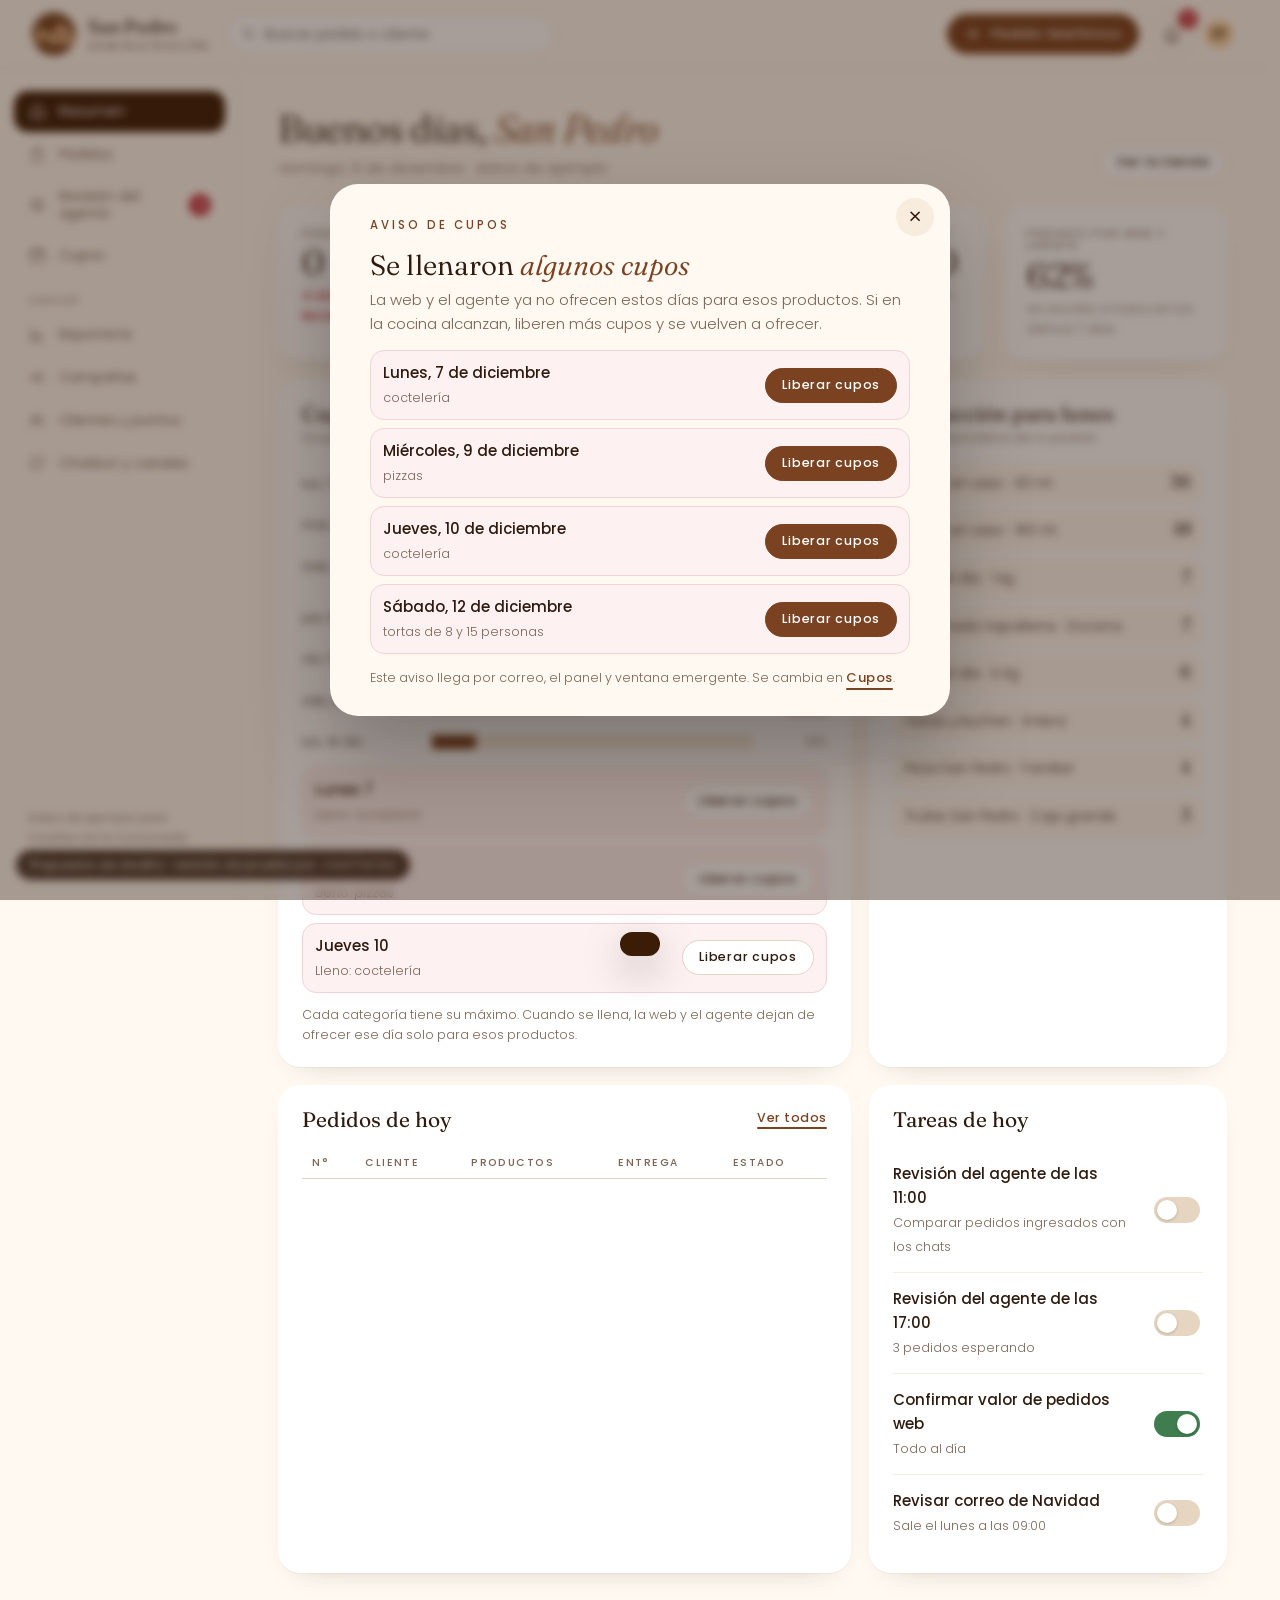
==== commit d238e219: "Cupos por categoría con aviso al equipo, saludo de cumpleaños y premios por nivel Co-Authored-By: Cl" ====
--- a/admin.html
+++ b/admin.html
@@ -10,9 +10,9 @@
 <link rel="preconnect" href="https://fonts.googleapis.com">
 <link rel="preconnect" href="https://fonts.gstatic.com" crossorigin>
 <link href="https://fonts.googleapis.com/css2?family=Fraunces:ital,opsz,wght@0,9..144,300..600;1,9..144,300..500&family=Poppins:wght@300;400;500;600&display=swap" rel="stylesheet">
-<link rel="stylesheet" href="styles.css?v=3">
-<link rel="stylesheet" href="app.css?v=3">
-<link rel="stylesheet" href="admin.css?v=3">
+<link rel="stylesheet" href="styles.css?v=5">
+<link rel="stylesheet" href="app.css?v=5">
+<link rel="stylesheet" href="admin.css?v=5">
 </head>
 <body class="app admin">
 <svg width="0" height="0" style="position:absolute" aria-hidden="true">
@@ -56,7 +56,7 @@
     <a href="#resumen" data-view-link="resumen"><svg><use href="#i-home"/></svg>Resumen</a>
     <a href="#pedidos" data-view-link="pedidos"><svg><use href="#i-bag"/></svg>Pedidos</a>
     <a href="#agente" data-view-link="agente"><svg><use href="#i-bot"/></svg>Revisión del agente<span class="count" data-agent-count>0</span></a>
-    <a href="#capacidad" data-view-link="capacidad"><svg><use href="#i-cal"/></svg>Cupos diarios</a>
+    <a href="#capacidad" data-view-link="capacidad"><svg><use href="#i-cal"/></svg>Cupos</a>
     <p class="side__label">Crecer</p>
     <a href="#reportes" data-view-link="reportes"><svg><use href="#i-chart"/></svg>Reportería</a>
     <a href="#campanas" data-view-link="campanas"><svg><use href="#i-mega"/></svg>Campañas</a>
@@ -88,7 +88,7 @@
 <div class="tip" id="tip" role="tooltip" hidden></div>
 <div class="toast" id="toast" role="status" aria-live="polite"></div>
 <p class="demo-tag">Propuesta de diseño · versión de prueba por José Farías</p>
-<script src="data.js?v=3"></script>
-<script src="admin.js?v=3"></script>
+<script src="data.js?v=5"></script>
+<script src="admin.js?v=5"></script>
 </body>
 </html>
--- a/styles.css
+++ b/styles.css
@@ -349,6 +349,8 @@
 .day.is-selected{background:var(--brand-deep);border-color:var(--brand-deep);color:#fff}
 .day.is-selected small{color:rgba(255,255,255,.75)}
 .days__legend{display:flex;flex-wrap:wrap;gap:12px;margin:2px 0 0;font-size:11.5px;color:var(--muted)}
+.days__note{margin:8px 0 0;padding:9px 12px;border-radius:12px;background:#FBEBDD;color:#7A3A12;font-size:12.5px;line-height:1.4}
+.days__hint{margin:6px 0 0;font-size:11.5px;color:var(--muted)}
 .days__legend i{display:inline-block;width:7px;height:7px;border-radius:50%;margin-right:5px;vertical-align:1px}
 .d-ok{background:var(--ok)}.d-pocos{background:#D98B2B}.d-off{background:var(--muted)}
 .seg{display:grid;grid-template-columns:1fr 1fr;gap:6px;padding:5px;border-radius:999px;background:var(--sand)}
--- a/app.css
+++ b/app.css
@@ -164,3 +164,8 @@
   .form .row{grid-template-columns:1fr}
 }
 @media (max-width:520px){.g-4{grid-template-columns:1fr 1fr}.kpi__n{font-size:28px}.box{padding:18px}.table-wrap{margin:0 -18px;padding:0 18px}}
+.level{display:grid;gap:8px;padding:14px;border-radius:20px;background:var(--paper);border:1.5px solid var(--sand)}
+.level.is-open{border-color:var(--peach);background:#FFF4E6}
+.level__h{display:flex;justify-content:space-between;align-items:baseline;margin:0 0 2px}
+.level__h b{font:400 22px/1 var(--serif);color:var(--brand-deep)}
+.level__h span{font-size:12.5px;color:var(--muted)}
--- a/admin.css
+++ b/admin.css
@@ -128,3 +128,45 @@
 .week-inputs input{font-size:16px;padding:9px 0;-moz-appearance:textfield}
 .week-inputs input::-webkit-inner-spin-button,.week-inputs input::-webkit-outer-spin-button{-webkit-appearance:none;margin:0}
 .week-inputs label{font-size:10px;letter-spacing:.04em}
+
+/* Cupos por categoría */
+.nitem__ic--cal{background:#FBE3E5;color:var(--cherry)}
+.cday__full{align-self:flex-start;padding:2px 7px;border-radius:999px;background:#FBE3E5;color:var(--cherry);font:500 10.5px/1.4 var(--sans)}
+.caps__g{margin:4px 0 -4px;font:500 11px/1 var(--sans);letter-spacing:.1em;text-transform:uppercase;color:var(--muted)}
+.caps{display:grid;grid-template-columns:repeat(2,minmax(0,1fr));gap:8px}
+.caps__row{display:flex;align-items:center;justify-content:space-between;gap:8px;padding:8px 8px 8px 12px;border:1.5px solid var(--sand);border-radius:14px;background:#fff;font-size:13px}
+.caps__row small{display:block;color:var(--muted);font-size:11px}
+.caps__row input,.stepper input{width:52px;text-align:center;border:1.5px solid var(--stone);border-radius:10px;padding:7px 2px;font:400 17px/1 var(--serif);color:var(--ink);background:#fff;-moz-appearance:textfield}
+.caps__row input::-webkit-inner-spin-button,.stepper input::-webkit-inner-spin-button{-webkit-appearance:none;margin:0}
+.dows{display:grid;grid-template-columns:repeat(7,minmax(0,1fr));gap:5px}
+.dow{position:relative}
+.dow input{position:absolute;opacity:0}
+.dow span{display:block;text-align:center;padding:9px 0;border-radius:10px;border:1.5px solid var(--stone);font-size:12px;cursor:pointer;transition:all .3s var(--ease)}
+.dow input:checked+span{background:var(--brand-deep);border-color:var(--brand-deep);color:#fff}
+.dow input:focus-visible+span{outline:2px solid var(--brand);outline-offset:2px}
+.alerts{display:grid;gap:8px}
+.alert{display:flex;align-items:center;justify-content:space-between;gap:12px;padding:10px 12px;border-radius:14px;background:#FDF1F1;border:1px solid #F3D3D6}
+.alert b{display:block;font-weight:500}
+.alert b::first-letter{text-transform:uppercase}
+.alert small{color:var(--muted);font-size:12.5px}
+.drows{display:grid;gap:6px;max-height:52vh;overflow:auto;padding-right:4px}
+.drow{display:grid;grid-template-columns:1fr 90px auto;align-items:center;gap:12px;padding:8px 10px;border-radius:12px;border:1px solid var(--sand)}
+.drow.is-full{background:#FDF1F1;border-color:#F3D3D6}
+.drow__l{font-size:13.5px}
+.drow__l small{display:block;color:var(--muted);font-size:11.5px}
+.drow__m{height:6px;margin-top:0}
+.stepper{display:flex;align-items:center;gap:4px}
+.stepper button{width:30px;height:30px;border-radius:50%;border:1.5px solid var(--stone);background:#fff;font-size:16px;line-height:1;color:var(--ink)}
+.stepper button:hover{border-color:var(--brand)}
+@media (max-width:600px){.caps{grid-template-columns:1fr}.drow{grid-template-columns:1fr auto}.drow__m{display:none}}
+/* Premios por nivel */
+.levels{display:grid;gap:10px}
+.lv{padding:12px;border-radius:16px;border:1.5px solid var(--sand);background:#fff;display:grid;gap:10px}
+.lv__h{display:flex;justify-content:space-between;align-items:center;gap:8px;font-size:13.5px}
+.lv__h input{width:72px;text-align:center;border:1.5px solid var(--stone);border-radius:10px;padding:6px 2px;font:400 17px/1 var(--serif);color:var(--ink);margin:0 4px}
+.lv__x{background:none;border:0;color:var(--muted);font-size:12px;text-decoration:underline;cursor:pointer}
+.lv__gifts{display:flex;flex-wrap:wrap;gap:6px;align-items:center}
+.gift{display:inline-flex;align-items:center;gap:6px;padding:5px 6px 5px 12px;border-radius:999px;background:var(--sand);font-size:12.5px}
+.gift button{width:22px;height:22px;border-radius:50%;border:0;background:#fff;color:var(--muted);line-height:1;cursor:pointer}
+.lv__gifts select{border:1.5px dashed var(--stone);border-radius:999px;padding:5px 10px;font:inherit;font-size:12.5px;background:#fff;color:var(--brand);max-width:100%}
+.modal__box h2::first-letter{text-transform:uppercase}
